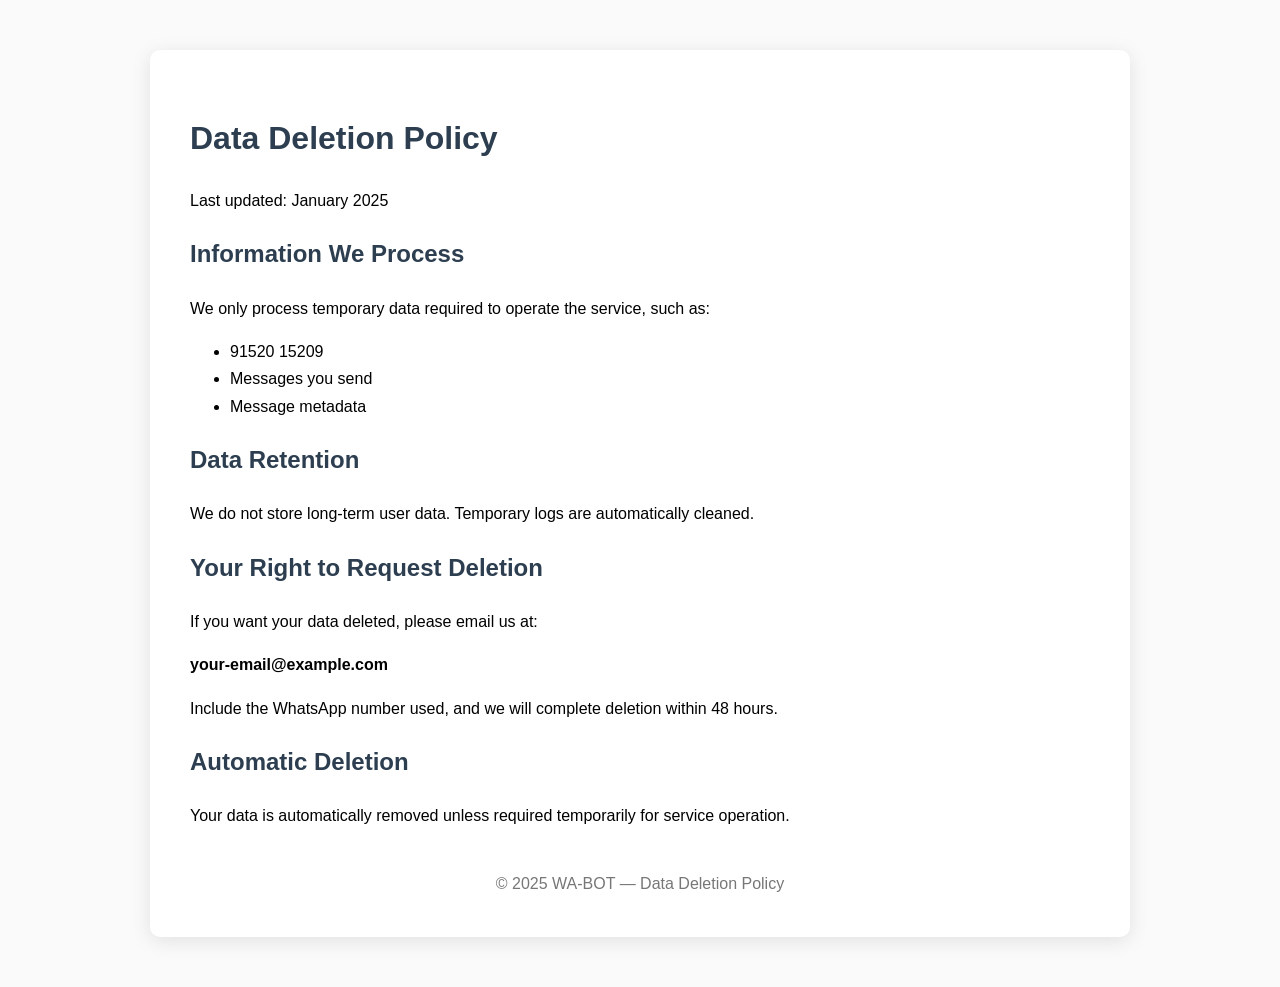
==== data-deletion.html @ 8ecf5f7a "Add data deletion policy HTML document" ====
<!DOCTYPE html>
<html lang="en">
<head>
    <meta charset="UTF-8" />
    <meta name="viewport" content="width=device-width, initial-scale=1.0" />
    <title>Data Deletion Policy</title>
    <style>
        body {
            font-family: Arial, sans-serif;
            background: #fafafa;
            margin: 0;
            padding: 0;
            line-height: 1.7;
        }
        .container {
            max-width: 900px;
            margin: 50px auto;
            background: #fff;
            padding: 40px;
            border-radius: 10px;
            box-shadow: 0 4px 20px rgba(0,0,0,0.1);
        }
        h1, h2 {
            color: #2c3e50;
        }
        footer {
            margin-top: 40px;
            text-align: center;
            color: #777;
        }
    </style>
</head>
<body>
    <div class="container">
        <h1>Data Deletion Policy</h1>
        <p>Last updated: January 2025</p>

        <h2>Information We Process</h2>
        <p>
            We only process temporary data required to operate the service, such as:
        </p>
        <ul>
            <li>91520 15209</li>
            <li>Messages you send</li>
            <li>Message metadata</li>
        </ul>

        <h2>Data Retention</h2>
        <p>
            We do not store long-term user data. Temporary logs are automatically cleaned.
        </p>

        <h2>Your Right to Request Deletion</h2>
        <p>
            If you want your data deleted, please email us at:
        </p>
        <p><b>your-email@example.com</b></p>
        <p>
            Include the WhatsApp number used, and we will complete deletion within 48 hours.
        </p>

        <h2>Automatic Deletion</h2>
        <p>
            Your data is automatically removed unless required temporarily for service operation.
        </p>

        <footer>© 2025 WA-BOT — Data Deletion Policy</footer>
    </div>
</body>
</html>
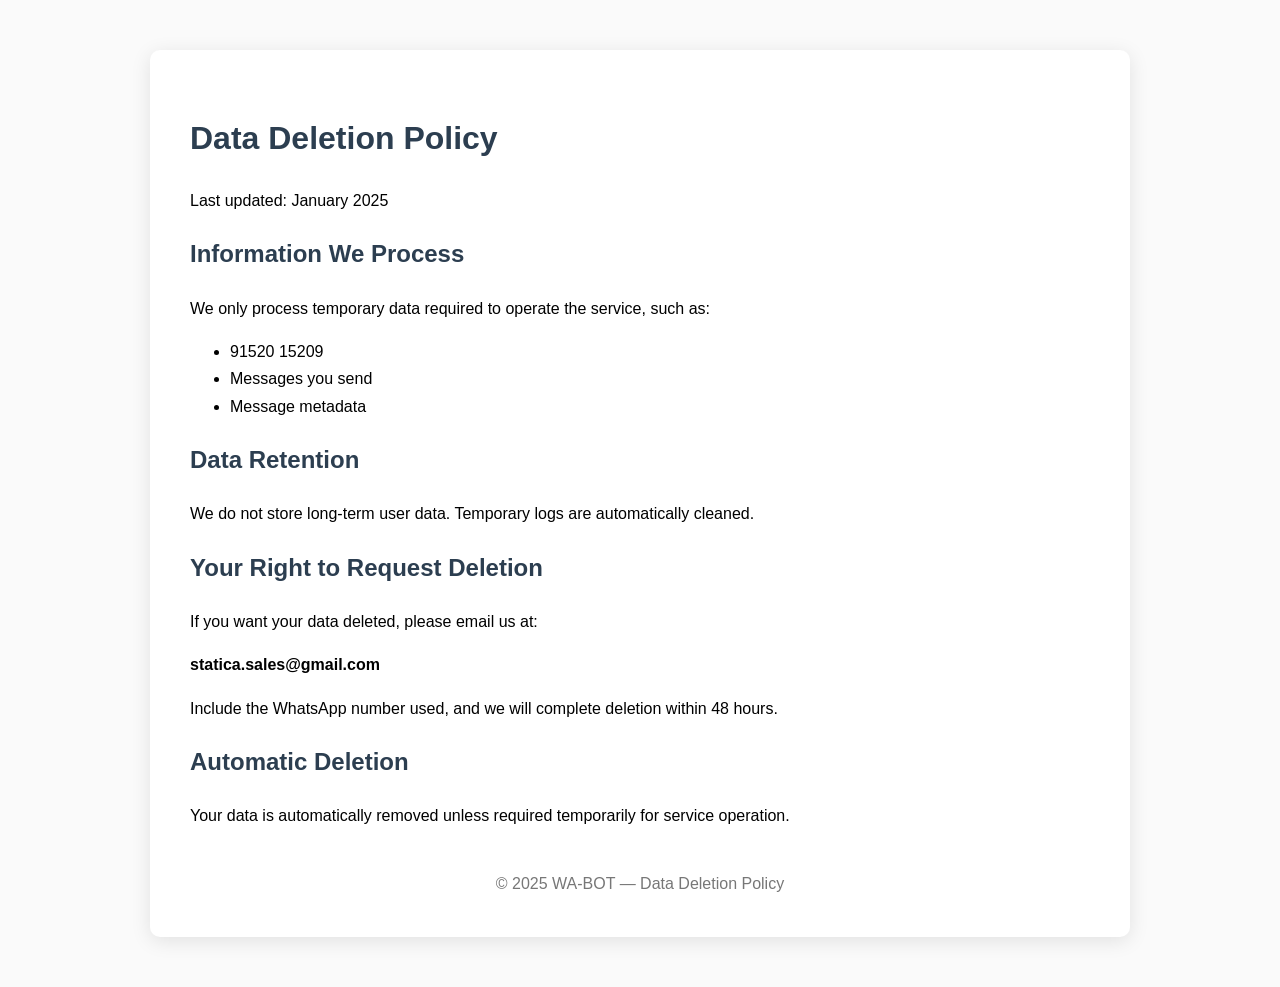
==== commit f66269f9: "Update data-deletion.html" ====
--- a/data-deletion.html
+++ b/data-deletion.html
@@ -54,7 +54,7 @@
         <p>
             If you want your data deleted, please email us at:
         </p>
-        <p><b>your-email@example.com</b></p>
+        <p><b>statica.sales@gmail.com</b></p>
         <p>
             Include the WhatsApp number used, and we will complete deletion within 48 hours.
         </p>
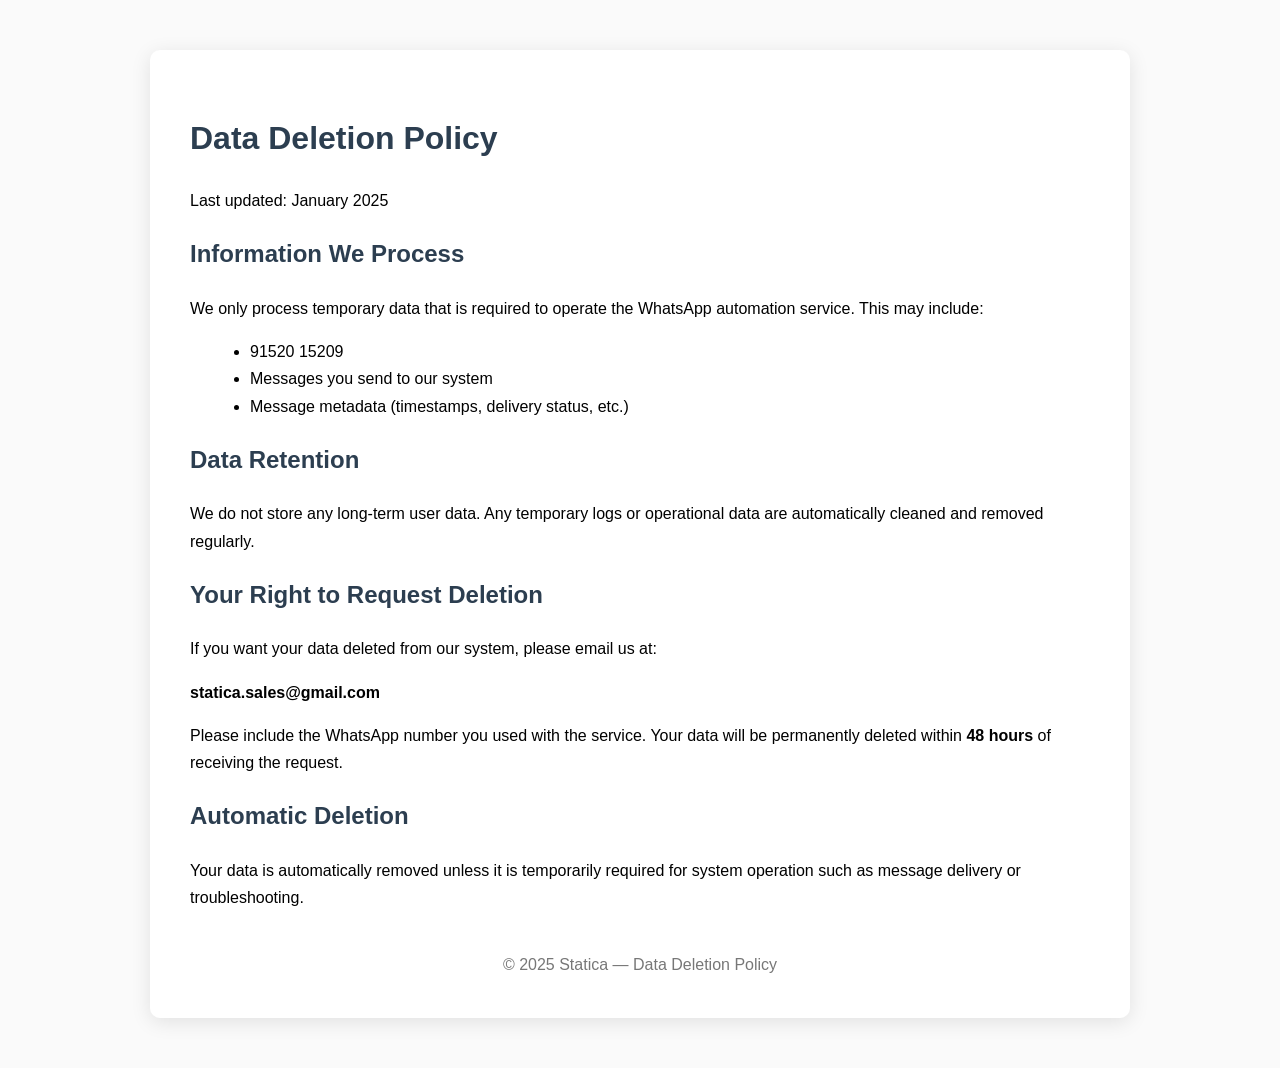
==== commit 2ea22b94: "Update data-deletion.html" ====
--- a/data-deletion.html
+++ b/data-deletion.html
@@ -3,7 +3,7 @@
 <head>
     <meta charset="UTF-8" />
     <meta name="viewport" content="width=device-width, initial-scale=1.0" />
-    <title>Data Deletion Policy</title>
+    <title>Data Deletion Policy – Statica</title>
     <style>
         body {
             font-family: Arial, sans-serif;
@@ -23,6 +23,9 @@
         h1, h2 {
             color: #2c3e50;
         }
+        ul {
+            margin-left: 20px;
+        }
         footer {
             margin-top: 40px;
             text-align: center;
@@ -30,6 +33,7 @@
         }
     </style>
 </head>
+
 <body>
     <div class="container">
         <h1>Data Deletion Policy</h1>
@@ -37,34 +41,37 @@
 
         <h2>Information We Process</h2>
         <p>
-            We only process temporary data required to operate the service, such as:
+            We only process temporary data that is required to operate the WhatsApp automation service. This may include:
         </p>
         <ul>
             <li>91520 15209</li>
-            <li>Messages you send</li>
-            <li>Message metadata</li>
+            <li>Messages you send to our system</li>
+            <li>Message metadata (timestamps, delivery status, etc.)</li>
         </ul>
 
         <h2>Data Retention</h2>
         <p>
-            We do not store long-term user data. Temporary logs are automatically cleaned.
+            We do not store any long-term user data.  
+            Any temporary logs or operational data are automatically cleaned and removed regularly.
         </p>
 
         <h2>Your Right to Request Deletion</h2>
         <p>
-            If you want your data deleted, please email us at:
+            If you want your data deleted from our system, please email us at:
         </p>
         <p><b>statica.sales@gmail.com</b></p>
+
         <p>
-            Include the WhatsApp number used, and we will complete deletion within 48 hours.
+            Please include the WhatsApp number you used with the service.  
+            Your data will be permanently deleted within <strong>48 hours</strong> of receiving the request.
         </p>
 
         <h2>Automatic Deletion</h2>
         <p>
-            Your data is automatically removed unless required temporarily for service operation.
+            Your data is automatically removed unless it is temporarily required for system operation such as message delivery or troubleshooting.
         </p>
 
-        <footer>© 2025 WA-BOT — Data Deletion Policy</footer>
+        <footer>© 2025 Statica — Data Deletion Policy</footer>
     </div>
 </body>
 </html>
